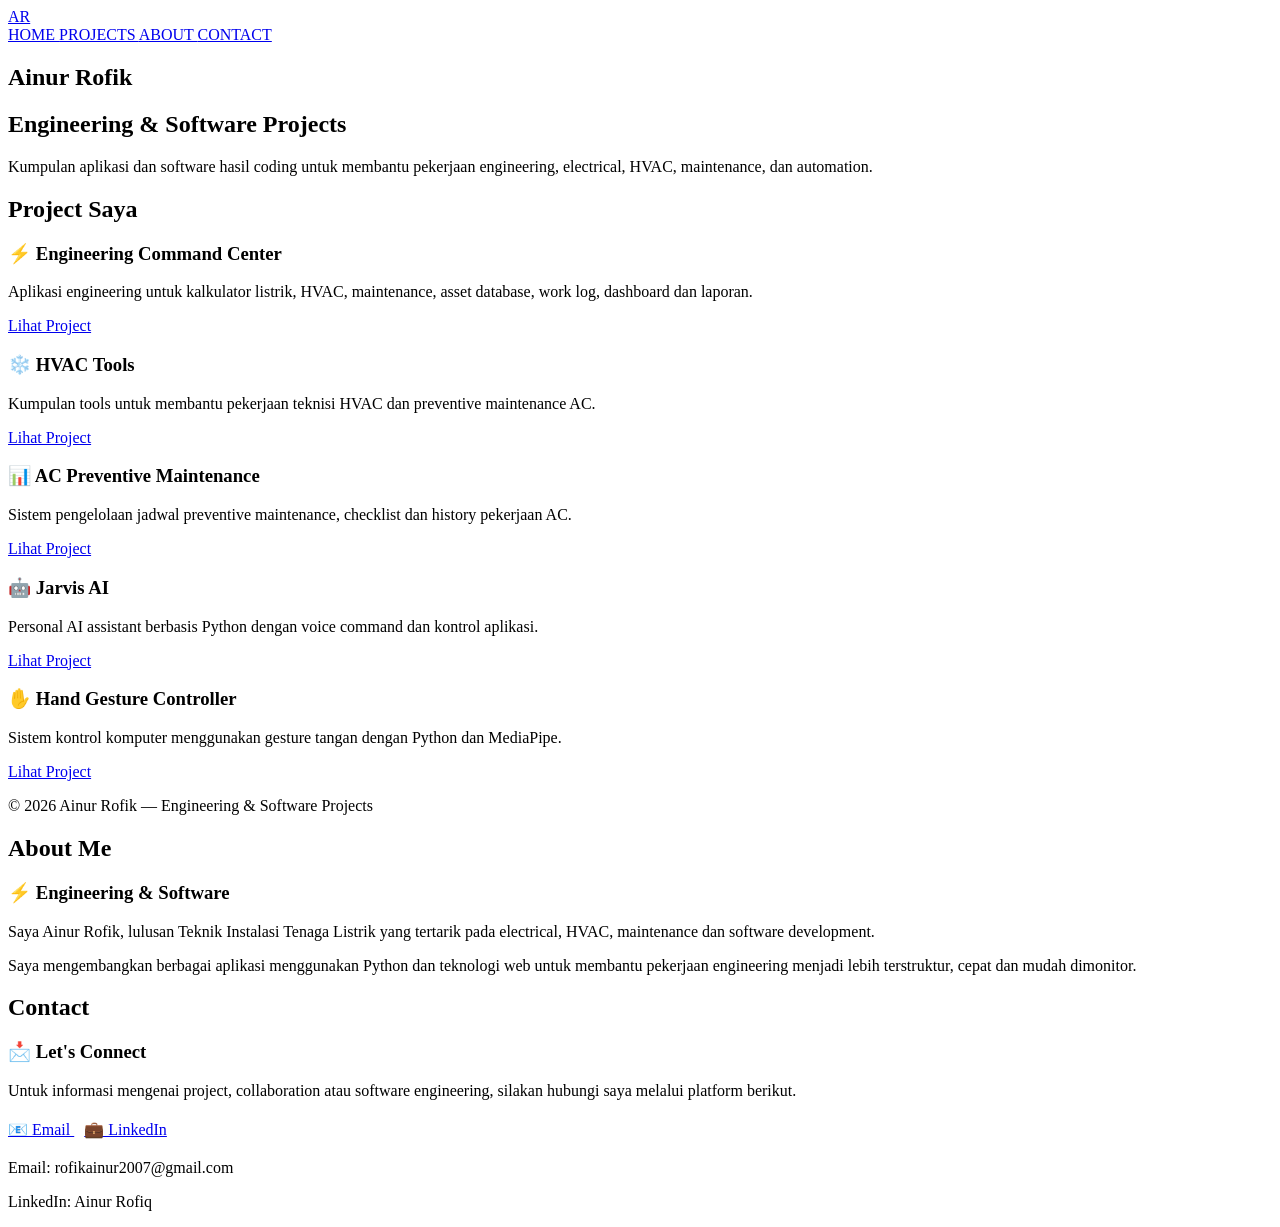
==== website-portofolio/index.html @ 49214bd9 "Create index.html" ====
<!DOCTYPE html>
<html lang="id">

<head>
    <meta charset="UTF-8">
    <meta name="viewport" content="width=device-width, initial-scale=1.0">

    <title>Ainur Rofik | Engineering Projects</title>

    <meta name="description"
        content="Portofolio aplikasi engineering dan software projects Ainur Rofiq.">

    <link rel="stylesheet" href="./style.css">
</head>

<body>

    <!-- NAVIGATION -->

<nav class="navbar"></nav>

    <div class="nav-container">

        <a href="./index.html" class="logo">
            AR
        </a>

        <div class="nav-menu">

            <a href="./index.html">
                HOME
            </a>

            <a href="#projects">
                PROJECTS
            </a>

            <a href="#about">
                ABOUT
            </a>

            <a href="#contact">
                CONTACT
            </a>

        </div>

    </div>

</nav>

    <!-- HERO -->
    <section class="hero">

        <div class="container">

            <h1>Ainur Rofik</h1>

            <h2>Engineering & Software Projects</h2>

            <p>
                Kumpulan aplikasi dan software hasil coding
                untuk membantu pekerjaan engineering,
                electrical, HVAC, maintenance, dan automation.
            </p>

        </div>

    </section>


    <!-- PROJECTS -->
    <section class="projects">

        <div class="container">

            <h2>Project Saya</h2>

            <div class="project-grid">

                <!-- PROJECT 1 -->
                <div class="card">

                    <h3>⚡ Engineering Command Center</h3>

                    <p>
                        Aplikasi engineering untuk kalkulator listrik,
                        HVAC, maintenance, asset database,
                        work log, dashboard dan laporan.
                    </p>

                    <a href="projects/engineering-v100/index.html" class="btn">
                       Lihat Project
                    </a>

                </div>


                <!-- PROJECT 2 -->
                <div class="card">

                    <h3>❄️ HVAC Tools</h3>

                    <p>
                        Kumpulan tools untuk membantu pekerjaan
                        teknisi HVAC dan preventive maintenance AC.
                    </p>

                    <a href="projects/hvac-tools/index.html" class="btn">
                        Lihat Project
                    </a>

                </div>


                <!-- PROJECT 3 -->
                <div class="card">

                    <h3>📊 AC Preventive Maintenance</h3>

                    <p>
                        Sistem pengelolaan jadwal preventive maintenance,
                        checklist dan history pekerjaan AC.
                    </p>
          
                    <a href="projects/ac-preventive/index.html" class="btn">
                        Lihat Project
                    </a>
                    

                </div>


                <!-- PROJECT 4 -->
                <div class="card">

                    <h3>🤖 Jarvis AI</h3>

                    <p>
                        Personal AI assistant berbasis Python
                        dengan voice command dan kontrol aplikasi.
                    </p>

                    <a href="projects/jarvis-ai/index.html" class="btn">
                        Lihat Project
                    </a>

                </div>


                <!-- PROJECT 5 -->
                <div class="card">

                    <h3>✋ Hand Gesture Controller</h3>

                    <p>
                        Sistem kontrol komputer menggunakan
                        gesture tangan dengan Python dan MediaPipe.
                    </p>

                    <a href="projects/hand-gesture/index.html" class="btn">
                        Lihat Project
                    </a>
                    
                </div>


            </div>

        </div>

    </section>


    <!-- FOOTER -->
    <footer>

        <p>
            © 2026 Ainur Rofik — Engineering & Software Projects
        </p>

        <!-- ABOUT -->

<section class="projects" id="about">

    <div class="container">

        <h2>About Me</h2>

        <div class="card">

            <h3>⚡ Engineering & Software</h3>

            <p>
                Saya Ainur Rofik, lulusan Teknik Instalasi Tenaga
                Listrik yang tertarik pada electrical, HVAC,
                maintenance dan software development.
            </p>

            <p>
                Saya mengembangkan berbagai aplikasi menggunakan
                Python dan teknologi web untuk membantu pekerjaan
                engineering menjadi lebih terstruktur, cepat
                dan mudah dimonitor.
            </p>

        </div>

    </div>

</section>

<!-- CONTACT -->

<section class="projects" id="contact">

    <div class="container">

        <h2>Contact</h2>

        <div class="card">

            <h3>📩 Let's Connect</h3>

            <p>
                Untuk informasi mengenai project,
                collaboration atau software engineering,
                silakan hubungi saya melalui platform berikut.
            </p>

            <div style="margin-top: 20px;">

                <a href="mailto:rofikainur2007@gmail.com" class="btn">
                    📧 Email
                </a>

                <a href="https://www.linkedin.com/in/ainur-rofiq-140033441"
                      class="btn"
                      style="margin-left: 10px;"
                      target="_blank"
                      rel="noopener noreferrer">
                       💼 LinkedIn
                </a>

            </div>

            <p style="margin-top: 20px;">
                Email: rofikainur2007@gmail.com
            </p>

            <p>
                LinkedIn: Ainur Rofiq
            </p>

        </div>

    </div>

</section>

    </footer>

</body>

</html>
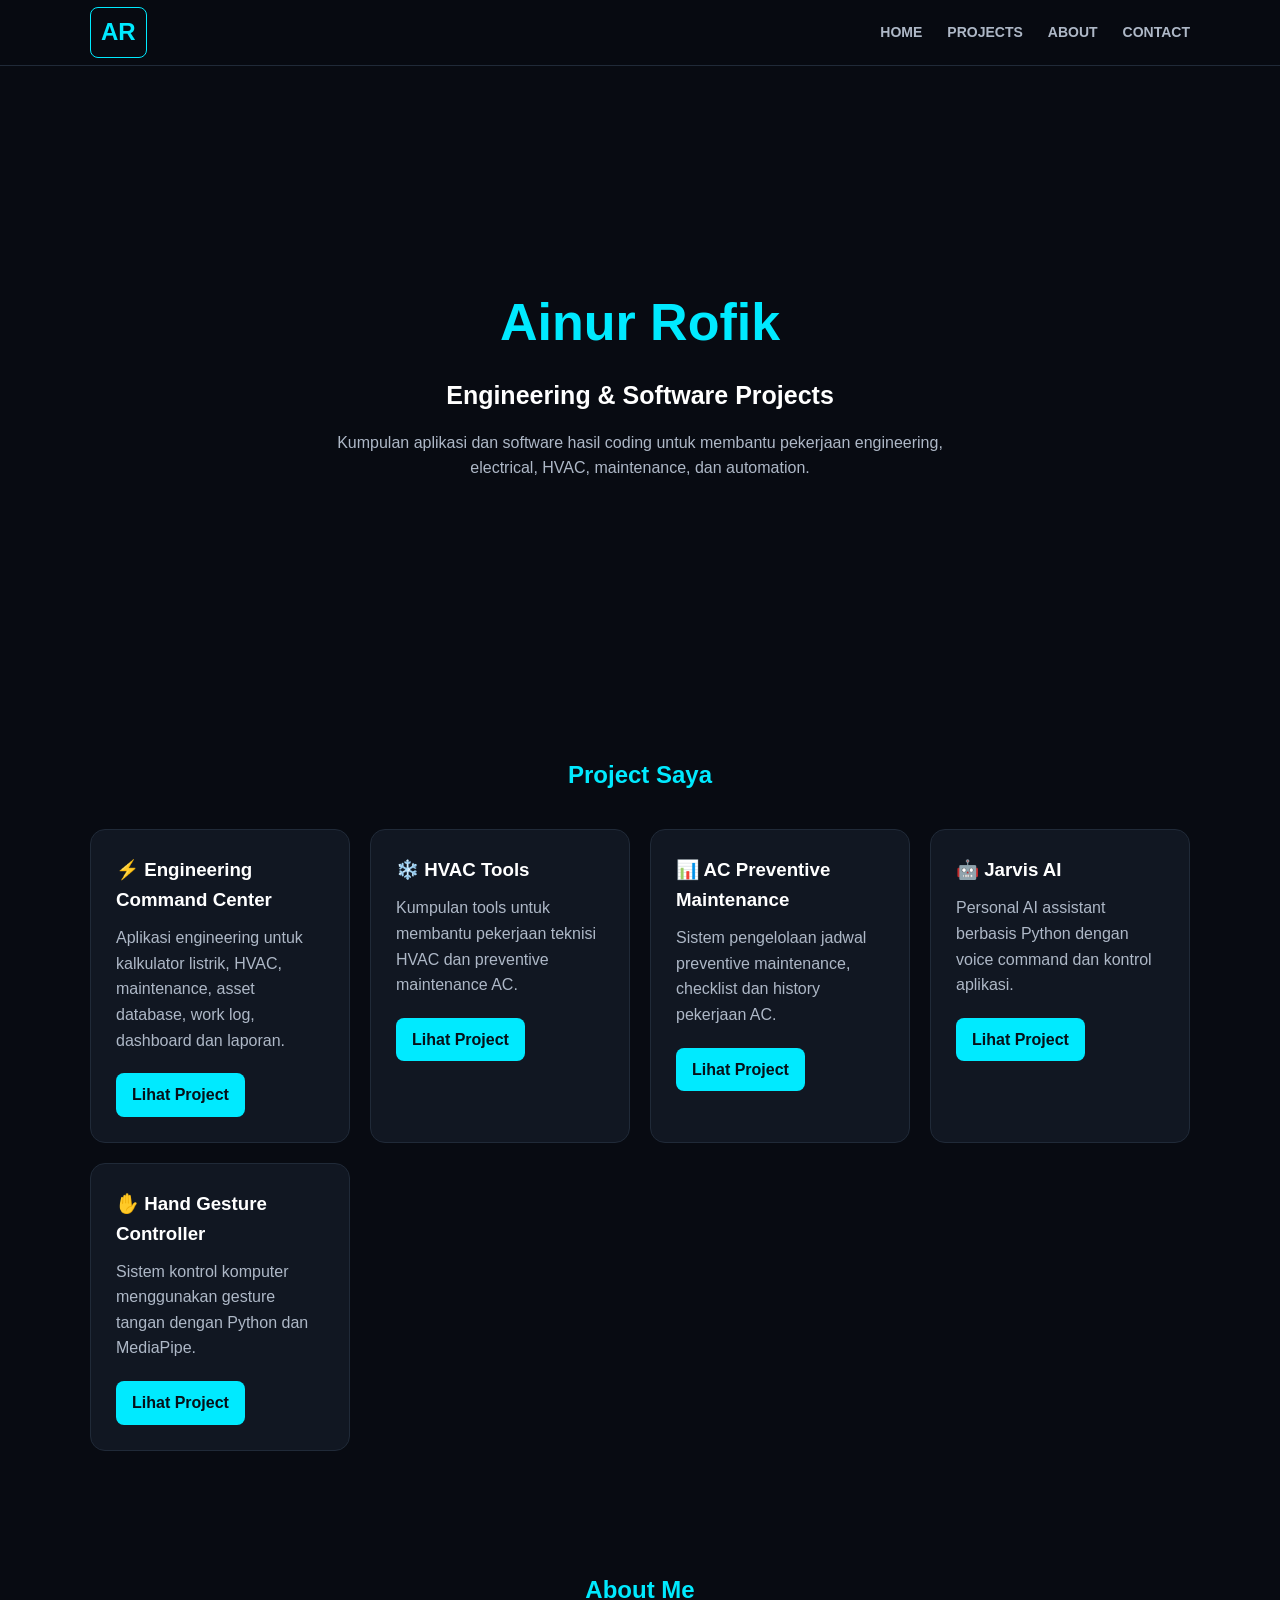
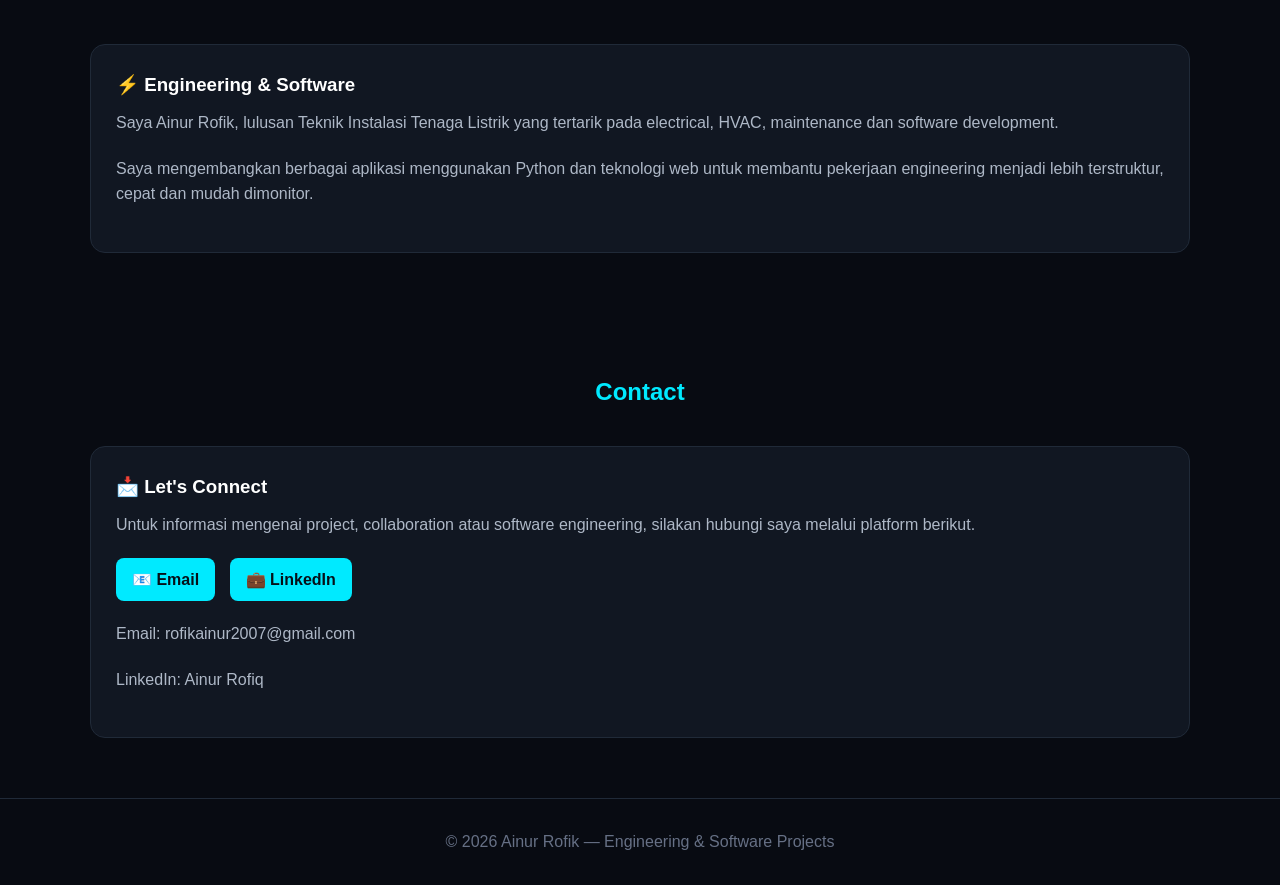
==== commit 60884d85: "Update index.html" ====
--- a/website-portofolio/index.html
+++ b/website-portofolio/index.html
@@ -8,7 +8,7 @@
     <title>Ainur Rofik | Engineering Projects</title>
 
     <meta name="description"
-        content="Portofolio aplikasi engineering dan software projects Ainur Rofiq.">
+        content="Portofolio aplikasi engineering dan software projects Ainur Rofik.">
 
     <link rel="stylesheet" href="./style.css">
 </head>
@@ -16,38 +16,38 @@
 <body>
 
     <!-- NAVIGATION -->
-
-<nav class="navbar"></nav>
-
-    <div class="nav-container">
-
-        <a href="./index.html" class="logo">
-            AR
-        </a>
-
-        <div class="nav-menu">
-
-            <a href="./index.html">
-                HOME
+    <nav class="navbar">
+
+        <div class="nav-container">
+
+            <a href="./index.html" class="logo">
+                AR
             </a>
 
-            <a href="#projects">
-                PROJECTS
-            </a>
-
-            <a href="#about">
-                ABOUT
-            </a>
-
-            <a href="#contact">
-                CONTACT
-            </a>
-
-        </div>
-
-    </div>
-
-</nav>
+            <div class="nav-menu">
+
+                <a href="./index.html">
+                    HOME
+                </a>
+
+                <a href="#projects">
+                    PROJECTS
+                </a>
+
+                <a href="#about">
+                    ABOUT
+                </a>
+
+                <a href="#contact">
+                    CONTACT
+                </a>
+
+            </div>
+
+        </div>
+
+    </nav>
+
 
     <!-- HERO -->
     <section class="hero">
@@ -70,13 +70,14 @@
 
 
     <!-- PROJECTS -->
-    <section class="projects">
+    <section class="projects" id="projects">
 
         <div class="container">
 
             <h2>Project Saya</h2>
 
             <div class="project-grid">
+
 
                 <!-- PROJECT 1 -->
                 <div class="card">
@@ -89,8 +90,8 @@
                         work log, dashboard dan laporan.
                     </p>
 
-                    <a href="projects/engineering-v100/index.html" class="btn">
-                       Lihat Project
+                    <a href="./engineering-v100/index.html" class="btn">
+                        Lihat Project
                     </a>
 
                 </div>
@@ -106,7 +107,7 @@
                         teknisi HVAC dan preventive maintenance AC.
                     </p>
 
-                    <a href="projects/hvac-tools/index.html" class="btn">
+                    <a href="./hvac-tools/index.html" class="btn">
                         Lihat Project
                     </a>
 
@@ -122,11 +123,10 @@
                         Sistem pengelolaan jadwal preventive maintenance,
                         checklist dan history pekerjaan AC.
                     </p>
-          
-                    <a href="projects/ac-preventive/index.html" class="btn">
-                        Lihat Project
-                    </a>
-                    
+
+                    <a href="./ac-preventive/index.html" class="btn">
+                        Lihat Project
+                    </a>
 
                 </div>
 
@@ -141,7 +141,7 @@
                         dengan voice command dan kontrol aplikasi.
                     </p>
 
-                    <a href="projects/jarvis-ai/index.html" class="btn">
+                    <a href="./jarvis-ai/index.html" class="btn">
                         Lihat Project
                     </a>
 
@@ -158,12 +158,91 @@
                         gesture tangan dengan Python dan MediaPipe.
                     </p>
 
-                    <a href="projects/hand-gesture/index.html" class="btn">
-                        Lihat Project
-                    </a>
-                    
-                </div>
-
+                    <a href="./hand-gesture/index.html" class="btn">
+                        Lihat Project
+                    </a>
+
+                </div>
+
+
+            </div>
+
+        </div>
+
+    </section>
+
+
+    <!-- ABOUT -->
+    <section class="projects" id="about">
+
+        <div class="container">
+
+            <h2>About Me</h2>
+
+            <div class="card">
+
+                <h3>⚡ Engineering & Software</h3>
+
+                <p>
+                    Saya Ainur Rofik, lulusan Teknik Instalasi Tenaga
+                    Listrik yang tertarik pada electrical, HVAC,
+                    maintenance dan software development.
+                </p>
+
+                <p>
+                    Saya mengembangkan berbagai aplikasi menggunakan
+                    Python dan teknologi web untuk membantu pekerjaan
+                    engineering menjadi lebih terstruktur, cepat
+                    dan mudah dimonitor.
+                </p>
+
+            </div>
+
+        </div>
+
+    </section>
+
+
+    <!-- CONTACT -->
+    <section class="projects" id="contact">
+
+        <div class="container">
+
+            <h2>Contact</h2>
+
+            <div class="card">
+
+                <h3>📩 Let's Connect</h3>
+
+                <p>
+                    Untuk informasi mengenai project,
+                    collaboration atau software engineering,
+                    silakan hubungi saya melalui platform berikut.
+                </p>
+
+                <div style="margin-top: 20px;">
+
+                    <a href="mailto:rofikainur2007@gmail.com" class="btn">
+                        📧 Email
+                    </a>
+
+                    <a href="https://www.linkedin.com/in/ainur-rofiq-140033441"
+                        class="btn"
+                        style="margin-left: 10px;"
+                        target="_blank"
+                        rel="noopener noreferrer">
+                        💼 LinkedIn
+                    </a>
+
+                </div>
+
+                <p style="margin-top: 20px;">
+                    Email: rofikainur2007@gmail.com
+                </p>
+
+                <p>
+                    LinkedIn: Ainur Rofiq
+                </p>
 
             </div>
 
@@ -179,87 +258,9 @@
             © 2026 Ainur Rofik — Engineering & Software Projects
         </p>
 
-        <!-- ABOUT -->
-
-<section class="projects" id="about">
-
-    <div class="container">
-
-        <h2>About Me</h2>
-
-        <div class="card">
-
-            <h3>⚡ Engineering & Software</h3>
-
-            <p>
-                Saya Ainur Rofik, lulusan Teknik Instalasi Tenaga
-                Listrik yang tertarik pada electrical, HVAC,
-                maintenance dan software development.
-            </p>
-
-            <p>
-                Saya mengembangkan berbagai aplikasi menggunakan
-                Python dan teknologi web untuk membantu pekerjaan
-                engineering menjadi lebih terstruktur, cepat
-                dan mudah dimonitor.
-            </p>
-
-        </div>
-
-    </div>
-
-</section>
-
-<!-- CONTACT -->
-
-<section class="projects" id="contact">
-
-    <div class="container">
-
-        <h2>Contact</h2>
-
-        <div class="card">
-
-            <h3>📩 Let's Connect</h3>
-
-            <p>
-                Untuk informasi mengenai project,
-                collaboration atau software engineering,
-                silakan hubungi saya melalui platform berikut.
-            </p>
-
-            <div style="margin-top: 20px;">
-
-                <a href="mailto:rofikainur2007@gmail.com" class="btn">
-                    📧 Email
-                </a>
-
-                <a href="https://www.linkedin.com/in/ainur-rofiq-140033441"
-                      class="btn"
-                      style="margin-left: 10px;"
-                      target="_blank"
-                      rel="noopener noreferrer">
-                       💼 LinkedIn
-                </a>
-
-            </div>
-
-            <p style="margin-top: 20px;">
-                Email: rofikainur2007@gmail.com
-            </p>
-
-            <p>
-                LinkedIn: Ainur Rofiq
-            </p>
-
-        </div>
-
-    </div>
-
-</section>
-
     </footer>
 
+
 </body>
 
 </html>
--- a/website-portofolio/style.css
+++ b/website-portofolio/style.css
@@ -0,0 +1,201 @@
+* {
+    margin: 0;
+    padding: 0;
+    box-sizing: border-box;
+}
+
+body {
+    font-family: Arial, sans-serif;
+    background: #080b12;
+    color: white;
+    line-height: 1.6;
+}
+
+.container {
+    width: 90%;
+    max-width: 1100px;
+    margin: auto;
+}
+
+.hero {
+    min-height: 70vh;
+    display: flex;
+    align-items: center;
+    justify-content: center;
+    text-align: center;
+}
+
+.hero h1 {
+    font-size: 52px;
+    color: #00eaff;
+    margin-bottom: 10px;
+}
+
+.hero h2 {
+    font-size: 25px;
+    margin-bottom: 15px;
+}
+
+.hero p {
+    color: #aeb8c7;
+    max-width: 650px;
+    margin: auto;
+}
+
+.projects {
+    padding: 60px 0;
+}
+
+.projects h2 {
+    text-align: center;
+    color: #00eaff;
+    margin-bottom: 35px;
+}
+
+.project-grid {
+    display: grid;
+    grid-template-columns: repeat(auto-fit, minmax(250px, 1fr));
+    gap: 20px;
+}
+
+.card {
+    background: #111722;
+    border: 1px solid #202a38;
+    border-radius: 15px;
+    padding: 25px;
+    transition: 0.3s;
+}
+
+.card:hover {
+    transform: translateY(-8px);
+    border-color: #00eaff;
+}
+
+.card h3 {
+    margin-bottom: 10px;
+}
+
+.card p {
+    color: #aeb8c7;
+    margin-bottom: 20px;
+}
+
+.btn {
+    display: inline-block;
+    text-decoration: none;
+    background: #00eaff;
+    color: #061018;
+    padding: 9px 16px;
+    border-radius: 8px;
+    font-weight: bold;
+}
+
+footer {
+    text-align: center;
+    padding: 30px;
+    color: #667085;
+    border-top: 1px solid #202a38;
+}
+
+.project-image {
+    display: block;
+    width: 45%;
+    max-width: 450px;
+    height: auto;
+    margin:25px auto;
+    border-radius: 12px;
+    border: 1px solid #202a38;
+}
+
+/* NAVIGATION */
+
+.navbar {
+    position: sticky;
+    top: 0;
+    z-index: 1000;
+    background: rgba(8, 11, 18, 0.95);
+    border-bottom: 1px solid #202a38;
+    backdrop-filter: blur(10px);
+}
+
+.nav-container {
+    width: 90%;
+    max-width: 1100px;
+    margin: auto;
+
+    min-height: 65px;
+
+    display: flex;
+    align-items: center;
+    justify-content: space-between;
+}
+
+.logo {
+    color: #00eaff;
+    text-decoration: none;
+    font-size: 24px;
+    font-weight: bold;
+    border: 1px solid #00eaff;
+    padding: 5px 10px;
+    border-radius: 8px;
+}
+
+.nav-menu {
+    display: flex;
+    gap: 25px;
+}
+
+.nav-menu a {
+    color: #aeb8c7;
+    text-decoration: none;
+    font-size: 14px;
+    font-weight: bold;
+    transition: 0.3s;
+}
+
+.nav-menu a:hover {
+    color: #00eaff;
+}
+
+/* MOBILE RESPONSIVE */
+
+@media (max-width: 600px) {
+
+    .nav-container {
+        flex-direction: column;
+        gap: 12px;
+        padding: 12px 0;
+    }
+
+    .nav-menu {
+        gap: 14px;
+        flex-wrap: wrap;
+        justify-content: center;
+    }
+
+    .nav-menu a {
+        font-size: 12px;
+    }
+
+    .hero {
+        min-height: 60vh;
+        padding: 40px 0;
+    }
+
+    .hero h1 {
+        font-size: 36px;
+    }
+
+    .hero h2 {
+        font-size: 20px;
+    }
+
+    .card {
+        padding: 20px;
+    }
+
+    .btn {
+        margin: 5px 0;
+    }
+
+}
